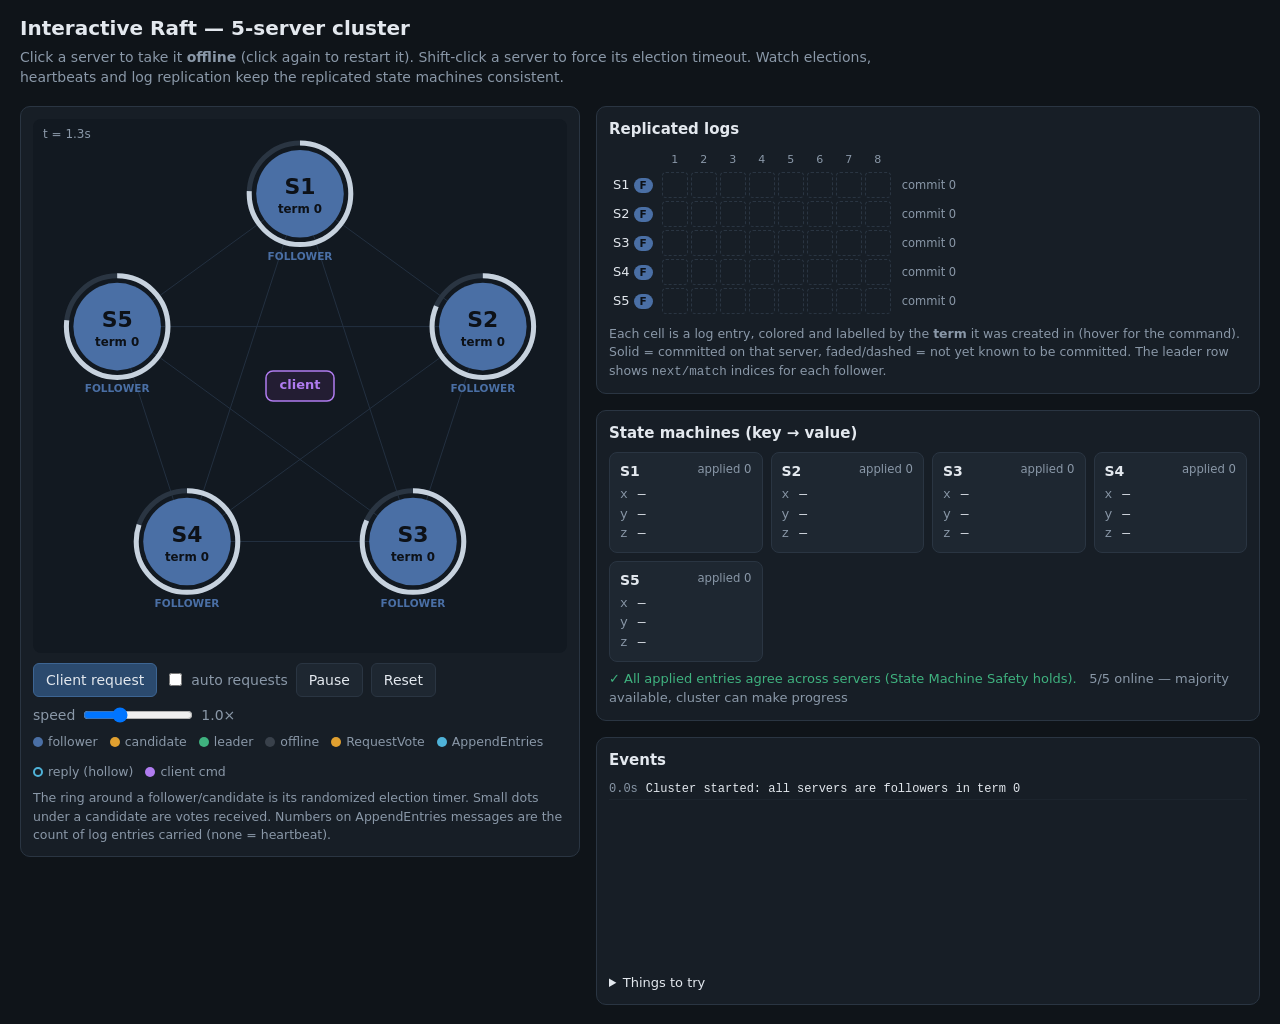
==== index.html @ 0b81011e "Add interactive web visualization of a 5-server Raft cluster Single-file HTML/JS simulation implemen" ====
<!doctype html>
<html lang="en">
<head>
<meta charset="utf-8">
<meta name="viewport" content="width=device-width, initial-scale=1">
<title>Interactive Raft</title>
<style>
  :root {
    --bg: #0f1419;
    --panel: #171e26;
    --panel-2: #1e2731;
    --border: #2a3542;
    --text: #e3e8ee;
    --muted: #8a98a8;
    --follower: #4a6fa5;
    --candidate: #e0a030;
    --leader: #3fb27f;
    --offline: #39414b;
    --rv: #e0a030;
    --ae: #4fb3d9;
    --client: #b07cf0;
    --bad: #e05561;
  }
  * { box-sizing: border-box; }
  body {
    margin: 0; background: var(--bg); color: var(--text);
    font: 14px/1.45 system-ui, -apple-system, "Segoe UI", Roboto, sans-serif;
  }
  header { padding: 14px 20px 6px; }
  h1 { margin: 0; font-size: 20px; font-weight: 600; }
  header p { margin: 4px 0 0; color: var(--muted); max-width: 900px; }
  .wrap { display: flex; flex-wrap: wrap; gap: 16px; padding: 12px 20px 20px; align-items: flex-start; }
  .panel { background: var(--panel); border: 1px solid var(--border); border-radius: 10px; padding: 12px; }
  .left { flex: 0 1 560px; min-width: 300px; }
  .right { flex: 1 1 520px; min-width: 300px; display: flex; flex-direction: column; gap: 16px; }
  canvas { width: 100%; aspect-ratio: 1 / 1; display: block; cursor: pointer; border-radius: 8px; background: #121921; }
  .controls { display: flex; flex-wrap: wrap; gap: 8px; align-items: center; margin-top: 10px; }
  button {
    background: var(--panel-2); color: var(--text); border: 1px solid var(--border);
    border-radius: 6px; padding: 6px 12px; font: inherit; cursor: pointer;
  }
  button:hover { border-color: #4a5a6c; }
  button.primary { background: #2b4a6e; border-color: #3d6593; }
  label { color: var(--muted); display: inline-flex; align-items: center; gap: 6px; }
  input[type=range] { width: 110px; }
  h2 { margin: 0 0 8px; font-size: 15px; font-weight: 600; }
  .hint { color: var(--muted); font-size: 12.5px; margin-top: 8px; }
  .legend { display: flex; flex-wrap: wrap; gap: 12px; font-size: 12.5px; color: var(--muted); margin-top: 8px; }
  .legend span::before { content: ""; display: inline-block; width: 10px; height: 10px; border-radius: 50%; margin-right: 5px; vertical-align: -1px; background: var(--c); }
  .legend span.hollow::before { background: transparent; border: 2px solid var(--c); width: 6px; height: 6px; }

  /* Log table */
  .logs { overflow-x: auto; }
  table.log { border-collapse: separate; border-spacing: 3px; }
  table.log th { font-weight: 500; color: var(--muted); font-size: 11px; text-align: center; min-width: 26px; }
  table.log th.row { text-align: left; white-space: nowrap; padding-right: 6px; font-size: 13px; color: var(--text); }
  table.log td.cell {
    width: 26px; height: 26px; text-align: center; border-radius: 4px; font-size: 12px; font-weight: 600;
    color: #0d1117; border: 2px solid transparent;
  }
  table.log td.cell.uncommitted { opacity: .45; border-style: dashed; border-color: rgba(255,255,255,.6); }
  table.log td.cell.empty { background: transparent; border: 1px dashed var(--border); }
  table.log td.cell.new { animation: pop .5s ease-out; }
  table.log td.meta { color: var(--muted); font-size: 11.5px; white-space: nowrap; padding-left: 8px; }
  tr.offline th.row, tr.offline td { opacity: .3; }
  @keyframes pop { from { transform: scale(1.5); } to { transform: scale(1); } }
  .badge { display: inline-block; font-size: 10.5px; padding: 0 6px; border-radius: 8px; margin-left: 4px; color: #0d1117; font-weight: 600; }

  /* State machines */
  .sms { display: grid; grid-template-columns: repeat(auto-fill, minmax(150px, 1fr)); gap: 8px; }
  .sm { background: var(--panel-2); border: 1px solid var(--border); border-radius: 8px; padding: 8px 10px; }
  .sm.offline { opacity: .35; }
  .sm .t { font-weight: 600; display: flex; justify-content: space-between; }
  .sm .t small { color: var(--muted); font-weight: 400; }
  .kv { display: grid; grid-template-columns: auto 1fr; gap: 1px 10px; margin-top: 4px; font-family: ui-monospace, Menlo, Consolas, monospace; font-size: 13px; }
  .kv .k { color: var(--muted); }
  .kv .v.flash { animation: flash .8s ease-out; }
  @keyframes flash { from { color: #fff; background: #3fb27f88; } to { background: transparent; } }
  .consistency { margin-top: 8px; font-size: 13px; }
  .ok { color: var(--leader); } .warn { color: var(--candidate); }

  /* Event log */
  .events { height: 190px; overflow-y: auto; font-family: ui-monospace, Menlo, Consolas, monospace; font-size: 12px; }
  .events div { padding: 1px 0; border-bottom: 1px solid #1c242d; }
  .events .time { color: var(--muted); margin-right: 8px; }
  .ev-leader { color: var(--leader); } .ev-cand { color: var(--candidate); } .ev-crash { color: var(--bad); }
  .ev-commit { color: #9fd3ff; } .ev-client { color: var(--client); } .ev-trunc { color: #ff9f7a; }
  details { margin-top: 4px; color: var(--muted); font-size: 13px; }
  details summary { cursor: pointer; color: var(--text); }
  details li { margin: 3px 0; }
</style>
</head>
<body>
<header>
  <h1>Interactive Raft — 5-server cluster</h1>
  <p>Click a server to take it <b>offline</b> (click again to restart it). Shift-click a server to force its election timeout.
     Watch elections, heartbeats and log replication keep the replicated state machines consistent.</p>
</header>

<div class="wrap">
  <div class="panel left">
    <canvas id="cv" width="560" height="560"></canvas>
    <div class="controls">
      <button class="primary" id="btnReq">Client request</button>
      <label><input type="checkbox" id="autoReq"> auto requests</label>
      <button id="btnPause">Pause</button>
      <button id="btnReset">Reset</button>
      <label>speed <input type="range" id="speed" min="0.1" max="3" step="0.1" value="1"><span id="speedVal">1.0×</span></label>
    </div>
    <div class="legend">
      <span style="--c:var(--follower)">follower</span>
      <span style="--c:var(--candidate)">candidate</span>
      <span style="--c:var(--leader)">leader</span>
      <span style="--c:var(--offline)">offline</span>
      <span style="--c:var(--rv)">RequestVote</span>
      <span style="--c:var(--ae)">AppendEntries</span>
      <span class="hollow" style="--c:var(--ae)">reply (hollow)</span>
      <span style="--c:var(--client)">client cmd</span>
    </div>
    <div class="hint">The ring around a follower/candidate is its randomized election timer. Small dots under a candidate are votes received.
      Numbers on AppendEntries messages are the count of log entries carried (none = heartbeat).</div>
  </div>

  <div class="right">
    <div class="panel">
      <h2>Replicated logs</h2>
      <div class="logs" id="logs"></div>
      <div class="hint">Each cell is a log entry, colored and labelled by the <b>term</b> it was created in (hover for the command).
        Solid = committed on that server, faded/dashed = not yet known to be committed. The leader row shows <code>next/match</code> indices for each follower.</div>
    </div>
    <div class="panel">
      <h2>State machines (key → value)</h2>
      <div class="sms" id="sms"></div>
      <div class="consistency" id="consistency"></div>
    </div>
    <div class="panel">
      <h2>Events</h2>
      <div class="events" id="events"></div>
      <details>
        <summary>Things to try</summary>
        <ul>
          <li>Take the <b>leader</b> offline: followers' timers run out, one becomes candidate, wins a majority and becomes the new leader in a higher term.</li>
          <li>Take <b>two</b> servers offline: the remaining 3 are still a majority, so requests still commit.</li>
          <li>Take <b>three</b> offline: the leader can append entries but can never commit them (no majority). Bring one back and they commit.</li>
          <li>Send requests, kill the leader before entries replicate, then bring it back: its uncommitted entries from the old term get <b>overwritten</b> by the new leader.</li>
          <li>Restart a server: its state machine is rebuilt from the persisted log once it learns the commit index from the leader.</li>
          <li>Note a new leader does not commit entries from earlier terms by counting replicas (§5.4.2); they commit once an entry from its own term commits.</li>
        </ul>
      </details>
    </div>
  </div>
</div>

<script>
"use strict";
// ---------------------------------------------------------------------------
// Configuration (times are in simulated milliseconds)
// ---------------------------------------------------------------------------
const N = 5;
const MAJORITY = Math.floor(N / 2) + 1;
const CFG = {
  minLatency: 600, maxLatency: 1000,
  heartbeat: 2000,
  electionMin: 5000, electionMax: 9000,
  maxEntriesPerRPC: 5,
  autoReqEvery: 3500,
};
const KEYS = ["x", "y", "z"];
const CLIENT = -1;

// ---------------------------------------------------------------------------
// Simulation state
// ---------------------------------------------------------------------------
let now, servers, messages, events, paused, speed, lastAutoReq, newCells, flashKeys;

function rnd(a, b) { return a + Math.random() * (b - a); }

function makeServer(id) {
  return {
    id,
    // persistent state
    term: 0, votedFor: null, log: [],
    // volatile state
    state: "follower", commitIndex: 0, lastApplied: 0, kv: {},
    leaderId: null, votes: new Set(),
    nextIndex: [], matchIndex: [], heartbeatDue: [],
    electionDeadline: 0, timeoutLen: 1,
    crashed: false,
  };
}

function reset() {
  now = 0;
  servers = [];
  for (let i = 0; i < N; i++) {
    const s = makeServer(i);
    resetElectionTimer(s);
    servers.push(s);
  }
  messages = [];
  events = [];
  lastAutoReq = 0;
  newCells = new Set();
  flashKeys = new Set();
  logEvent("Cluster started: all servers are followers in term 0", "");
}

function name(id) { return id === CLIENT ? "client" : "S" + (id + 1); }
function lastLogIndex(s) { return s.log.length; }
function lastLogTerm(s) { return s.log.length ? s.log[s.log.length - 1].term : 0; }

function resetElectionTimer(s) {
  s.timeoutLen = rnd(CFG.electionMin, CFG.electionMax);
  s.electionDeadline = now + s.timeoutLen;
}

function logEvent(text, cls) {
  events.push({ t: now, text, cls });
  if (events.length > 300) events.shift();
  eventsDirty = true;
}

function send(from, to, msg) {
  if (from !== CLIENT && servers[from].crashed) return;
  msg.from = from; msg.to = to;
  msg.sent = now;
  msg.arrive = now + rnd(CFG.minLatency, CFG.maxLatency);
  messages.push(msg);
}

// ---------------------------------------------------------------------------
// Raft rules
// ---------------------------------------------------------------------------
function stepDown(s, term) {
  if (term > s.term) { s.term = term; s.votedFor = null; }
  if (s.state !== "follower") {
    s.state = "follower";
    s.votes.clear();
    resetElectionTimer(s);
  }
}

function startElection(s) {
  s.state = "candidate";
  s.term += 1;
  s.votedFor = s.id;
  s.votes = new Set([s.id]);
  s.leaderId = null;
  resetElectionTimer(s);
  logEvent(`${name(s.id)} timed out → candidate for term ${s.term}`, "ev-cand");
  for (const p of servers) {
    if (p.id === s.id) continue;
    send(s.id, p.id, { type: "RV", term: s.term, lastLogIndex: lastLogIndex(s), lastLogTerm: lastLogTerm(s) });
  }
}

function becomeLeader(s) {
  s.state = "leader";
  s.leaderId = s.id;
  for (let i = 0; i < N; i++) {
    s.nextIndex[i] = s.log.length + 1;
    s.matchIndex[i] = 0;
    s.heartbeatDue[i] = now; // send initial heartbeat immediately
  }
  s.matchIndex[s.id] = s.log.length;
  logEvent(`${name(s.id)} won election with ${s.votes.size} votes → LEADER of term ${s.term}`, "ev-leader");
}

function sendAppendEntries(s, peer) {
  const prevIndex = s.nextIndex[peer] - 1;
  const prevTerm = prevIndex > 0 ? s.log[prevIndex - 1].term : 0;
  const entries = s.log.slice(prevIndex, prevIndex + CFG.maxEntriesPerRPC).map(e => ({ ...e }));
  send(s.id, peer, { type: "AE", term: s.term, prevIndex, prevTerm, entries, leaderCommit: s.commitIndex });
  s.heartbeatDue[peer] = now + CFG.heartbeat;
}

function advanceCommit(s) {
  for (let n = s.log.length; n > s.commitIndex; n--) {
    if (s.log[n - 1].term !== s.term) break; // only commit entries from the current term by counting
    let count = 0;
    for (let i = 0; i < N; i++) if (s.matchIndex[i] >= n) count++;
    if (count >= MAJORITY) {
      logEvent(`${name(s.id)} commits up to index ${n} (replicated on ${count}/${N})`, "ev-commit");
      s.commitIndex = n;
      applyCommitted(s);
      break;
    }
  }
}

function applyCommitted(s) {
  while (s.lastApplied < s.commitIndex) {
    s.lastApplied++;
    const e = s.log[s.lastApplied - 1];
    if (e.cmd) {
      s.kv[e.cmd.key] = e.cmd.val;
      flashKeys.add(s.id + ":" + e.cmd.key);
    }
  }
}

function upToDate(s, m) {
  return m.lastLogTerm > lastLogTerm(s) ||
    (m.lastLogTerm === lastLogTerm(s) && m.lastLogIndex >= lastLogIndex(s));
}

function handle(s, m) {
  if (m.type === "CLIENT") {
    if (s.state !== "leader") {
      logEvent(`${name(s.id)} rejected client "${fmtCmd(m.cmd)}": not leader`, "ev-client");
      return;
    }
    s.log.push({ term: s.term, cmd: m.cmd });
    newCells.add(s.id + ":" + s.log.length);
    s.matchIndex[s.id] = s.log.length;
    for (let i = 0; i < N; i++) if (i !== s.id) s.heartbeatDue[i] = now; // replicate right away
    logEvent(`${name(s.id)} appended "${fmtCmd(m.cmd)}" at index ${s.log.length} (term ${s.term})`, "ev-client");
    return;
  }

  if (m.term > s.term) {
    if (s.state === "leader") logEvent(`${name(s.id)} saw term ${m.term} > ${s.term} → steps down`, "ev-cand");
    stepDown(s, m.term);
  }

  switch (m.type) {
    case "RV": {
      let granted = false;
      if (m.term === s.term && (s.votedFor === null || s.votedFor === m.from) && upToDate(s, m)) {
        granted = true;
        s.votedFor = m.from;
        resetElectionTimer(s);
      }
      send(s.id, m.from, { type: "RVR", term: s.term, granted });
      break;
    }
    case "RVR": {
      if (s.state === "candidate" && m.term === s.term && m.granted) {
        s.votes.add(m.from);
        if (s.votes.size >= MAJORITY) becomeLeader(s);
      }
      break;
    }
    case "AE": {
      if (m.term < s.term) {
        send(s.id, m.from, { type: "AER", term: s.term, success: false, matchIndex: 0, n: 0 });
        break;
      }
      if (s.state !== "follower") stepDown(s, m.term);
      s.leaderId = m.from;
      resetElectionTimer(s);
      const prevOk = m.prevIndex === 0 ||
        (m.prevIndex <= s.log.length && s.log[m.prevIndex - 1].term === m.prevTerm);
      if (!prevOk) {
        send(s.id, m.from, { type: "AER", term: s.term, success: false, matchIndex: 0, n: 0 });
        break;
      }
      let idx = m.prevIndex;
      for (const e of m.entries) {
        idx++;
        if (s.log.length >= idx && s.log[idx - 1].term !== e.term) {
          logEvent(`${name(s.id)} conflict at index ${idx}: truncates ${s.log.length - idx + 1} entr${s.log.length - idx + 1 === 1 ? "y" : "ies"}`, "ev-trunc");
          s.log.length = idx - 1;
        }
        if (s.log.length < idx) {
          s.log.push({ ...e });
          newCells.add(s.id + ":" + idx);
        }
      }
      const lastNew = m.prevIndex + m.entries.length;
      if (m.leaderCommit > s.commitIndex) {
        s.commitIndex = Math.min(m.leaderCommit, lastNew);
        applyCommitted(s);
      }
      send(s.id, m.from, { type: "AER", term: s.term, success: true, matchIndex: lastNew, n: m.entries.length });
      break;
    }
    case "AER": {
      if (s.state !== "leader" || m.term !== s.term) break;
      if (m.success) {
        s.matchIndex[m.from] = Math.max(s.matchIndex[m.from], m.matchIndex);
        s.nextIndex[m.from] = s.matchIndex[m.from] + 1;
        advanceCommit(s);
        if (s.nextIndex[m.from] <= s.log.length) s.heartbeatDue[m.from] = now; // more to send
      } else {
        s.nextIndex[m.from] = Math.max(1, s.nextIndex[m.from] - 1);
        s.heartbeatDue[m.from] = now; // retry with earlier prevIndex
      }
      break;
    }
  }
}

function tick(dt) {
  now += dt;

  // deliver messages
  const arrived = [];
  messages = messages.filter(m => {
    if (m.arrive <= now) { arrived.push(m); return false; }
    return true;
  });
  arrived.sort((a, b) => a.arrive - b.arrive);
  for (const m of arrived) {
    const s = servers[m.to];
    if (s.crashed) continue; // dropped
    handle(s, m);
  }

  // timers
  for (const s of servers) {
    if (s.crashed) continue;
    if (s.state === "leader") {
      for (let i = 0; i < N; i++) {
        if (i !== s.id && s.heartbeatDue[i] <= now) sendAppendEntries(s, i);
      }
    } else if (now >= s.electionDeadline) {
      startElection(s);
    }
  }

  if (autoReqEl.checked && now - lastAutoReq > CFG.autoReqEvery) {
    lastAutoReq = now;
    clientRequest();
  }
}

// ---------------------------------------------------------------------------
// User actions
// ---------------------------------------------------------------------------
function fmtCmd(c) { return `${c.key}=${c.val}`; }

function currentLeader() {
  let best = null;
  for (const s of servers) if (!s.crashed && s.state === "leader" && (!best || s.term > best.term)) best = s;
  return best;
}

function clientRequest() {
  const cmd = { key: KEYS[Math.floor(Math.random() * KEYS.length)], val: Math.floor(Math.random() * 90) + 10 };
  const leader = currentLeader();
  if (!leader) {
    logEvent(`client "${fmtCmd(cmd)}": no leader available, request dropped`, "ev-client");
    return;
  }
  send(CLIENT, leader.id, { type: "CLIENT", cmd });
}

function toggleCrash(s) {
  if (!s.crashed) {
    s.crashed = true;
    logEvent(`${name(s.id)} went OFFLINE${s.state === "leader" ? " (was leader)" : ""}`, "ev-crash");
  } else {
    // restart: persistent state (term, votedFor, log) survives; volatile state is lost
    s.crashed = false;
    s.state = "follower";
    s.commitIndex = 0; s.lastApplied = 0; s.kv = {};
    s.leaderId = null; s.votes = new Set();
    resetElectionTimer(s);
    logEvent(`${name(s.id)} restarted (term ${s.term}, ${s.log.length} log entries kept, state machine empty)`, "ev-crash");
  }
}

// ---------------------------------------------------------------------------
// Rendering: cluster canvas
// ---------------------------------------------------------------------------
const cv = document.getElementById("cv");
const ctx = cv.getContext("2d");
const autoReqEl = document.getElementById("autoReq");
let W = 560, eventsDirty = true;

function fitCanvas() {
  const r = cv.getBoundingClientRect();
  const dpr = window.devicePixelRatio || 1;
  W = r.width;
  cv.width = Math.round(r.width * dpr);
  cv.height = Math.round(r.width * dpr);
  ctx.setTransform(dpr, 0, 0, dpr, 0, 0);
}

function pos(id) {
  if (id === CLIENT) return { x: W / 2, y: W / 2 };
  const a = -Math.PI / 2 + id * 2 * Math.PI / N;
  const R = W * 0.36;
  return { x: W / 2 + R * Math.cos(a), y: W / 2 + R * Math.sin(a) };
}
const nodeR = () => W * 0.082;

function termColor(t) {
  const hues = [200, 140, 45, 330, 270, 15, 170, 90, 240, 0];
  return `hsl(${hues[t % hues.length]}, 65%, 62%)`;
}
const css = n => getComputedStyle(document.documentElement).getPropertyValue(n).trim();
const COL = {};
function loadColors() { for (const k of ["follower", "candidate", "leader", "offline", "rv", "ae", "client", "bad", "text", "muted"]) COL[k] = css("--" + k); }

function draw() {
  ctx.clearRect(0, 0, W, W);
  const R = nodeR();

  // links
  ctx.lineWidth = 1;
  ctx.strokeStyle = "#233040";
  for (let i = 0; i < N; i++) for (let j = i + 1; j < N; j++) {
    const a = pos(i), b = pos(j);
    ctx.beginPath(); ctx.moveTo(a.x, a.y); ctx.lineTo(b.x, b.y); ctx.stroke();
  }

  // client in the middle
  const c = pos(CLIENT);
  ctx.fillStyle = "#231d33"; ctx.strokeStyle = COL.client; ctx.lineWidth = 1.5;
  roundRect(c.x - 34, c.y - 15, 68, 30, 7); ctx.fill(); ctx.stroke();
  ctx.fillStyle = COL.client; ctx.font = "600 13px system-ui"; ctx.textAlign = "center"; ctx.textBaseline = "middle";
  ctx.fillText("client", c.x, c.y);

  // servers
  for (const s of servers) drawServer(s, R);

  // messages
  for (const m of messages) drawMessage(m, R);

  // status line
  ctx.fillStyle = COL.muted; ctx.font = "12px system-ui"; ctx.textAlign = "left"; ctx.textBaseline = "top";
  ctx.fillText(`t = ${(now / 1000).toFixed(1)}s` + (paused ? "  (paused)" : ""), 10, 10);
}

function roundRect(x, y, w, h, r) {
  ctx.beginPath();
  ctx.moveTo(x + r, y); ctx.arcTo(x + w, y, x + w, y + h, r); ctx.arcTo(x + w, y + h, x, y + h, r);
  ctx.arcTo(x, y + h, x, y, r); ctx.arcTo(x, y, x + w, y, r); ctx.closePath();
}

function drawServer(s, R) {
  const p = pos(s.id);
  ctx.save();
  if (s.crashed) {
    ctx.fillStyle = COL.offline;
    ctx.setLineDash([5, 4]); ctx.strokeStyle = "#5a6470"; ctx.lineWidth = 2;
    ctx.beginPath(); ctx.arc(p.x, p.y, R, 0, Math.PI * 2); ctx.fill(); ctx.stroke();
    ctx.setLineDash([]);
    ctx.strokeStyle = COL.bad; ctx.lineWidth = 3;
    const k = R * 0.35;
    ctx.beginPath(); ctx.moveTo(p.x - k, p.y - k); ctx.lineTo(p.x + k, p.y + k);
    ctx.moveTo(p.x + k, p.y - k); ctx.lineTo(p.x - k, p.y + k); ctx.stroke();
    ctx.fillStyle = "#9aa4af"; ctx.font = `600 ${R * 0.36}px system-ui`; ctx.textAlign = "center"; ctx.textBaseline = "middle";
    ctx.fillText(name(s.id), p.x, p.y - R * 0.55);
    label(p, R, "OFFLINE", COL.bad);
    ctx.restore();
    return;
  }

  const fill = COL[s.state];
  if (s.state === "leader") { ctx.shadowColor = fill; ctx.shadowBlur = 25; }
  ctx.fillStyle = fill;
  ctx.beginPath(); ctx.arc(p.x, p.y, R, 0, Math.PI * 2); ctx.fill();
  ctx.shadowBlur = 0;

  // election timer ring
  if (s.state !== "leader") {
    const frac = Math.max(0, Math.min(1, (s.electionDeadline - now) / s.timeoutLen));
    ctx.strokeStyle = "#2a3542"; ctx.lineWidth = 5;
    ctx.beginPath(); ctx.arc(p.x, p.y, R + 7, 0, Math.PI * 2); ctx.stroke();
    ctx.strokeStyle = frac < 0.25 ? COL.bad : "#c7d2de";
    ctx.beginPath(); ctx.arc(p.x, p.y, R + 7, -Math.PI / 2, -Math.PI / 2 + frac * Math.PI * 2); ctx.stroke();
  } else {
    ctx.strokeStyle = COL.leader; ctx.lineWidth = 3;
    ctx.beginPath(); ctx.arc(p.x, p.y, R + 7, 0, Math.PI * 2); ctx.stroke();
  }

  ctx.fillStyle = "#0d1117"; ctx.textAlign = "center"; ctx.textBaseline = "middle";
  ctx.font = `700 ${R * 0.5}px system-ui`;
  ctx.fillText(name(s.id), p.x, p.y - R * 0.12);
  ctx.font = `600 ${R * 0.27}px system-ui`;
  ctx.fillText(`term ${s.term}`, p.x, p.y + R * 0.38);

  if (s.state === "leader") drawCrown(p.x, p.y - R - 16, R * 0.32);

  label(p, R, s.state.toUpperCase(), fill);

  // votes
  if (s.state === "candidate") {
    const vs = [...s.votes];
    for (let i = 0; i < N; i++) {
      const x = p.x + (i - (N - 1) / 2) * 11, y = p.y + R + 36;
      ctx.beginPath(); ctx.arc(x, y, 4, 0, Math.PI * 2);
      if (i < vs.length) { ctx.fillStyle = COL.candidate; ctx.fill(); }
      else { ctx.strokeStyle = "#5a6470"; ctx.lineWidth = 1; ctx.stroke(); }
    }
  }
  ctx.restore();
}

function label(p, R, text, color) {
  ctx.fillStyle = color; ctx.font = `600 ${Math.max(10, R * 0.24)}px system-ui`;
  ctx.textAlign = "center"; ctx.textBaseline = "top";
  ctx.fillText(text, p.x, p.y + R + 14);
}

function drawCrown(x, y, s) {
  ctx.fillStyle = "#f5c542";
  ctx.beginPath();
  ctx.moveTo(x - s, y + s * 0.5); ctx.lineTo(x - s, y - s * 0.4); ctx.lineTo(x - s * 0.5, y + s * 0.05);
  ctx.lineTo(x, y - s * 0.6); ctx.lineTo(x + s * 0.5, y + s * 0.05); ctx.lineTo(x + s, y - s * 0.4);
  ctx.lineTo(x + s, y + s * 0.5); ctx.closePath(); ctx.fill();
}

function drawMessage(m, R) {
  const a = pos(m.from), b = pos(m.to);
  const f = Math.max(0, Math.min(1, (now - m.sent) / (m.arrive - m.sent)));
  // offset start/end to node edges
  const dx = b.x - a.x, dy = b.y - a.y, len = Math.hypot(dx, dy);
  const ux = dx / len, uy = dy / len;
  const r0 = m.from === CLIENT ? 34 : R, r1 = R;
  const sx = a.x + ux * r0, sy = a.y + uy * r0, ex = b.x - ux * r1, ey = b.y - uy * r1;
  // small perpendicular offset so requests and replies on the same link don't overlap
  const off = 6;
  const x = sx + (ex - sx) * f - uy * off, y = sy + (ey - sy) * f + ux * off;

  let color, filled = true, rad = 6, txt = "";
  switch (m.type) {
    case "RV": color = COL.rv; break;
    case "RVR": color = m.granted ? COL.rv : COL.bad; filled = false; txt = m.granted ? "✓" : "✗"; break;
    case "AE": color = COL.ae; if (m.entries.length) { rad = 9; txt = String(m.entries.length); } else rad = 5; break;
    case "AER": color = m.success ? COL.ae : COL.bad; filled = false; rad = 5; break;
    case "CLIENT": color = COL.client; rad = 8; break;
  }
  const dropped = servers[m.to].crashed;
  ctx.globalAlpha = dropped ? 0.35 : 1;
  ctx.beginPath(); ctx.arc(x, y, rad, 0, Math.PI * 2);
  if (filled) { ctx.fillStyle = color; ctx.fill(); }
  else { ctx.fillStyle = "#121921"; ctx.fill(); ctx.strokeStyle = color; ctx.lineWidth = 2; ctx.stroke(); }
  if (txt) {
    ctx.fillStyle = filled ? "#0d1117" : color; ctx.font = "700 10px system-ui";
    ctx.textAlign = "center"; ctx.textBaseline = "middle"; ctx.fillText(txt, x, y + 0.5);
  }
  if (m.type === "CLIENT") {
    ctx.fillStyle = color; ctx.font = "600 11px system-ui"; ctx.textAlign = "left"; ctx.textBaseline = "middle";
    ctx.fillText(fmtCmd(m.cmd), x + 11, y);
  }
  ctx.globalAlpha = 1;
}

// ---------------------------------------------------------------------------
// Rendering: DOM panels
// ---------------------------------------------------------------------------
const logsEl = document.getElementById("logs");
const smsEl = document.getElementById("sms");
const evEl = document.getElementById("events");
const consEl = document.getElementById("consistency");

function esc(s) { return String(s).replace(/[&<>"]/g, c => ({ "&": "&amp;", "<": "&lt;", ">": "&gt;", '"': "&quot;" }[c])); }

function renderPanels() {
  const leader = currentLeader();
  const maxLen = Math.max(8, ...servers.map(s => s.log.length)) ;
  let h = '<table class="log"><tr><th></th>';
  for (let i = 1; i <= maxLen; i++) h += `<th>${i}</th>`;
  h += "<th></th></tr>";
  for (const s of servers) {
    const stCol = s.crashed ? "var(--offline)" : `var(--${s.state})`;
    h += `<tr class="${s.crashed ? "offline" : ""}"><th class="row">${name(s.id)}<span class="badge" style="background:${stCol};${s.crashed ? "color:#ccc" : ""}">${s.crashed ? "off" : s.state[0].toUpperCase()}</span></th>`;
    for (let i = 1; i <= maxLen; i++) {
      const e = s.log[i - 1];
      if (!e) { h += '<td class="cell empty"></td>'; continue; }
      const key = s.id + ":" + i;
      const cls = ["cell"];
      if (i > s.commitIndex) cls.push("uncommitted");
      if (newCells.has(key)) cls.push("new");
      h += `<td class="${cls.join(" ")}" style="background:${termColor(e.term)}" title="index ${i}, term ${e.term}: ${esc(fmtCmd(e.cmd))}">${e.term}</td>`;
    }
    let meta = `commit ${s.commitIndex}`;
    if (leader && s.id !== leader.id && !leader.crashed) meta += ` · ldr next/match ${leader.nextIndex[s.id]}/${leader.matchIndex[s.id]}`;
    h += `<td class="meta">${meta}</td></tr>`;
  }
  h += "</table>";
  logsEl.innerHTML = h;
  newCells.clear();

  let sh = "";
  for (const s of servers) {
    sh += `<div class="sm ${s.crashed ? "offline" : ""}"><div class="t">${name(s.id)} <small>applied ${s.lastApplied}</small></div><div class="kv">`;
    for (const k of KEYS) {
      const fk = s.id + ":" + k;
      sh += `<span class="k">${k}</span><span class="v${flashKeys.has(fk) ? " flash" : ""}">${s.kv[k] ?? "—"}</span>`;
    }
    sh += "</div></div>";
  }
  smsEl.innerHTML = sh;
  flashKeys.clear();

  // State Machine Safety check: every server's applied prefix must agree.
  let consistent = true;
  const longest = servers.reduce((a, b) => (b.lastApplied > a.lastApplied ? b : a));
  for (const s of servers) {
    for (let i = 0; i < s.lastApplied; i++) {
      const a = s.log[i], b = longest.log[i];
      if (!b || a.term !== b.term || fmtCmd(a.cmd) !== fmtCmd(b.cmd)) consistent = false;
    }
  }
  const online = servers.filter(s => !s.crashed).length;
  consEl.innerHTML = (consistent
    ? '<span class="ok">✓ All applied entries agree across servers (State Machine Safety holds).</span>'
    : '<span class="warn">✗ Applied entries diverge!</span>') +
    ` &nbsp; <span style="color:var(--muted)">${online}/${N} online — ${online >= MAJORITY ? "majority available, cluster can make progress" : `<span class="warn">no majority (need ${MAJORITY}): nothing new can commit</span>`}</span>`;

  if (eventsDirty) {
    const atBottom = evEl.scrollTop + evEl.clientHeight >= evEl.scrollHeight - 4;
    evEl.innerHTML = events.map(e => `<div class="${e.cls}"><span class="time">${(e.t / 1000).toFixed(1).padStart(6)}s</span>${esc(e.text)}</div>`).join("");
    if (atBottom) evEl.scrollTop = evEl.scrollHeight;
    eventsDirty = false;
  }
}

// ---------------------------------------------------------------------------
// Main loop & wiring
// ---------------------------------------------------------------------------
let lastFrame = performance.now(), lastPanel = 0;
function frame(t) {
  const realDt = Math.min(100, t - lastFrame);
  lastFrame = t;
  if (!paused) {
    // sub-step for accuracy at high speed
    let simDt = realDt * speed;
    while (simDt > 0) { const d = Math.min(simDt, 20); tick(d); simDt -= d; }
  }
  draw();
  if (t - lastPanel > 120) { renderPanels(); lastPanel = t; }
  requestAnimationFrame(frame);
}

cv.addEventListener("click", ev => {
  const r = cv.getBoundingClientRect();
  const x = ev.clientX - r.left, y = ev.clientY - r.top;
  for (const s of servers) {
    const p = pos(s.id);
    if (Math.hypot(x - p.x, y - p.y) <= nodeR() + 8) {
      if (ev.shiftKey) {
        if (!s.crashed && s.state !== "leader") { s.electionDeadline = now; }
      } else toggleCrash(s);
      renderPanels();
      return;
    }
  }
});
document.getElementById("btnReq").onclick = clientRequest;
document.getElementById("btnPause").onclick = e => { paused = !paused; e.target.textContent = paused ? "Resume" : "Pause"; };
document.getElementById("btnReset").onclick = () => { reset(); renderPanels(); };
const speedEl = document.getElementById("speed");
speedEl.oninput = () => { speed = +speedEl.value; document.getElementById("speedVal").textContent = speed.toFixed(1) + "×"; };
window.addEventListener("resize", fitCanvas);

paused = false; speed = 1;
loadColors();
reset();
fitCanvas();
renderPanels();
requestAnimationFrame(frame);
</script>
</body>
</html>
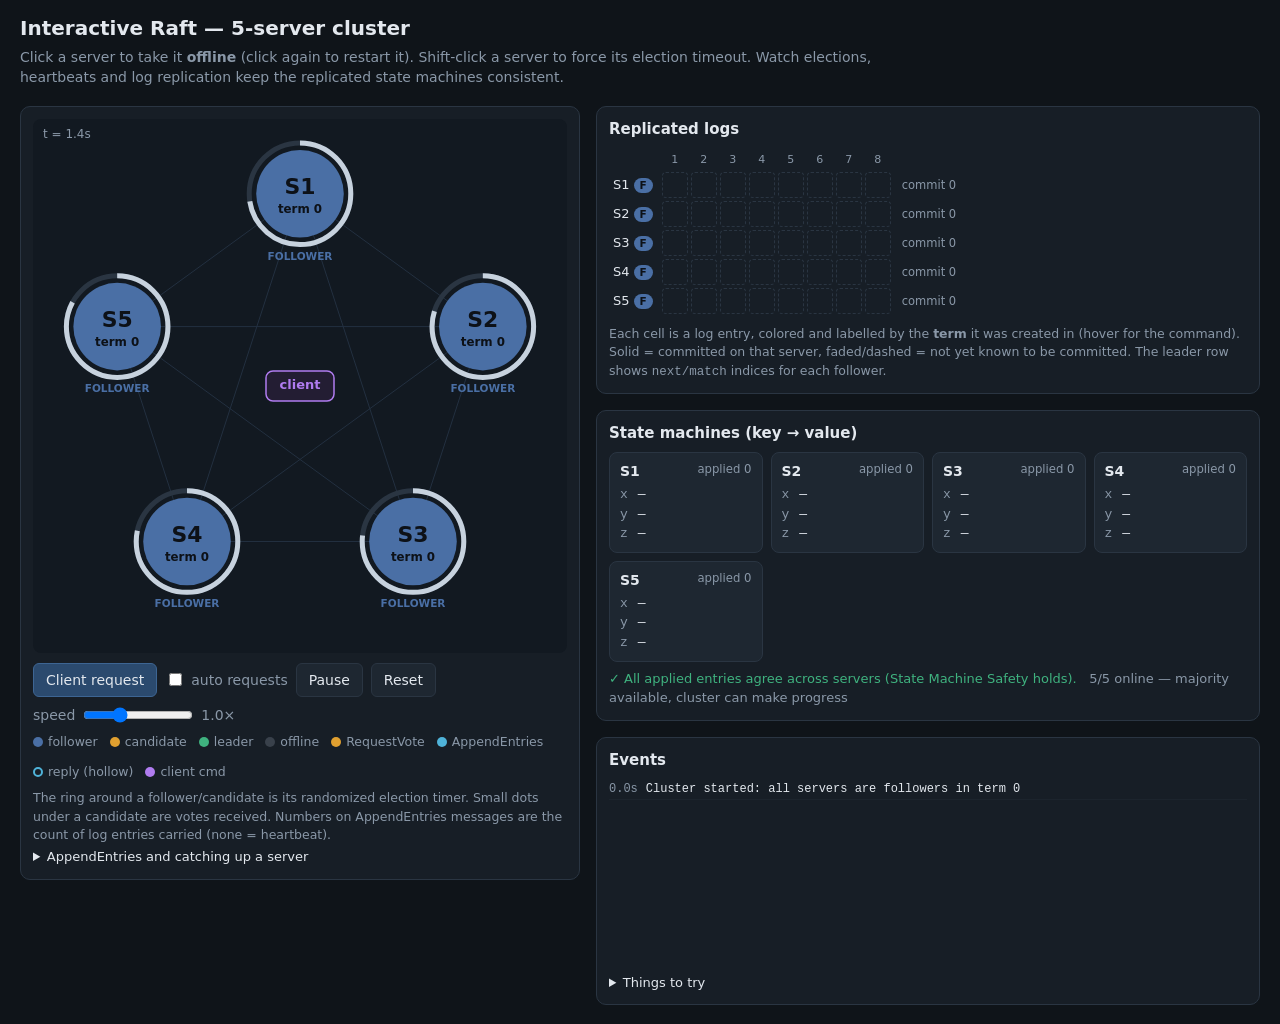
==== commit 73878d25: "Explain AppendEntries numbers and how a restarted server catches up Co-Authored-By: Claude Opus 5.5 " ====
--- a/index.html
+++ b/index.html
@@ -119,6 +119,30 @@
     </div>
     <div class="hint">The ring around a follower/candidate is its randomized election timer. Small dots under a candidate are votes received.
       Numbers on AppendEntries messages are the count of log entries carried (none = heartbeat).</div>
+    <details>
+      <summary>AppendEntries and catching up a server</summary>
+      <p class="hint">The <b>number</b> inside a blue AppendEntries dot is how many log entries that message carries,
+        at most 5 per message. A small dot with no number carries no entries: it is a <b>heartbeat</b>, which tells
+        followers the leader is alive and passes on the leader's commit index. Every AppendEntries also carries
+        <code>prevIndex</code>/<code>prevTerm</code>, the index and term of the entry just before the new ones.
+        The follower accepts the message only if its own log has an entry there with that same term.</p>
+      <p class="hint"><b>How a server is brought up to speed after being offline:</b></p>
+      <ol class="hint">
+        <li>On restart it keeps its persisted log, term and vote, but it has forgotten its commit index and state machine.
+          It starts as a follower and waits.</li>
+        <li>The leader keeps a <code>nextIndex</code> for each follower: its guess for the next entry to send (the leader row shows <code>next/match</code>).
+          It sends AppendEntries starting from there.</li>
+        <li>If the follower's log is missing the <code>prevIndex</code> entry, or holds it with a different term, it
+          <b>rejects</b> the message (red hollow reply). The leader lowers <code>nextIndex</code> by one and retries right away.
+          This repeats until the leader reaches the last entry both logs agree on.</li>
+        <li>From that point the follower accepts. Any conflicting entries after it are <b>truncated</b>, and the leader's
+          entries are appended. The leader sends batches of up to 5 entries back to back until the follower has every entry.</li>
+        <li>Each reply updates <code>matchIndex</code>. The <code>leaderCommit</code> field lets the follower advance its own
+          commit index and replay the committed entries into its state machine, rebuilding the key/value store.</li>
+      </ol>
+      <p class="hint">Try it: take a server offline, send a burst of client requests, then bring it back. You will
+        see a few rejections, then numbered dots streaming the missing entries.</p>
+    </details>
   </div>
 
   <div class="right">
